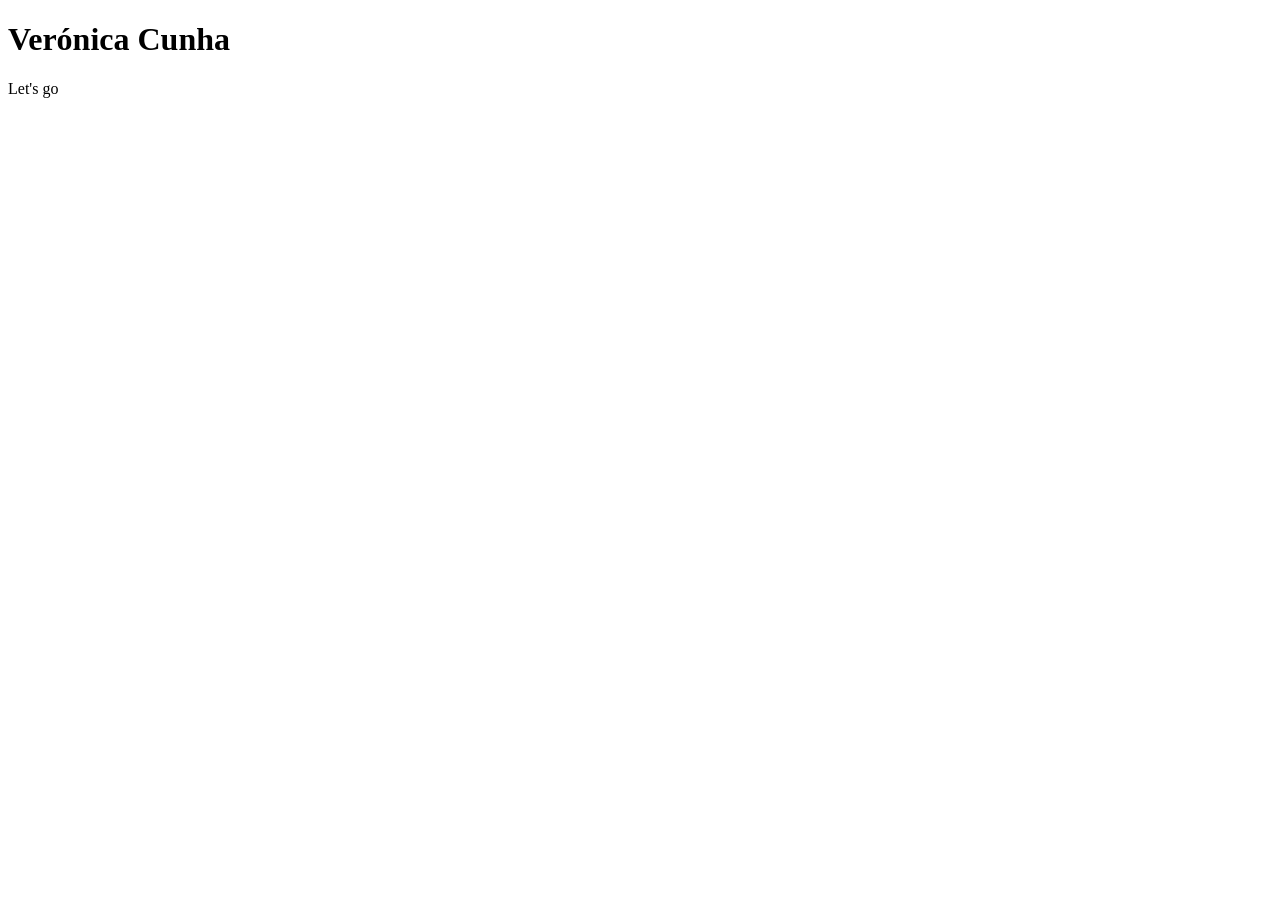
==== index.html @ e7c908c1 "Update index.html" ====
<!DOCTYPE html>
<html>

<!-- Richard Davies, Data Science -->

<!-- CODING LESSON NUMBER 1 -->
<!-- Commenting your code is vital, vital, vital -->

<!-- This is how you add comments to HTML -->

<!-- You can also include
multi - line comments
if you find that useful -->

<!-- To turn text into a comment, use the=is short-cut: CTRL & the "/" key (command + "/" on Mac)-->


<!-- HOW HTML WORKS - THE BASICS -->
<!-- HTML files have two fundamental parts. (1) The head, (2) The body -->

<!-- The head contains things that you do not see on the page -->

<head>
    <title>Page Title</title>
</head>

<!-- The body contains thigs you see -->
<!-- Most elements both open and close, with the content in the middle -->
<!-- Indenting is optional, but helps with readability -->
<body>
    <h1>Verónica Cunha</h1>
    <p>Let's go</p>
</body>
</html>
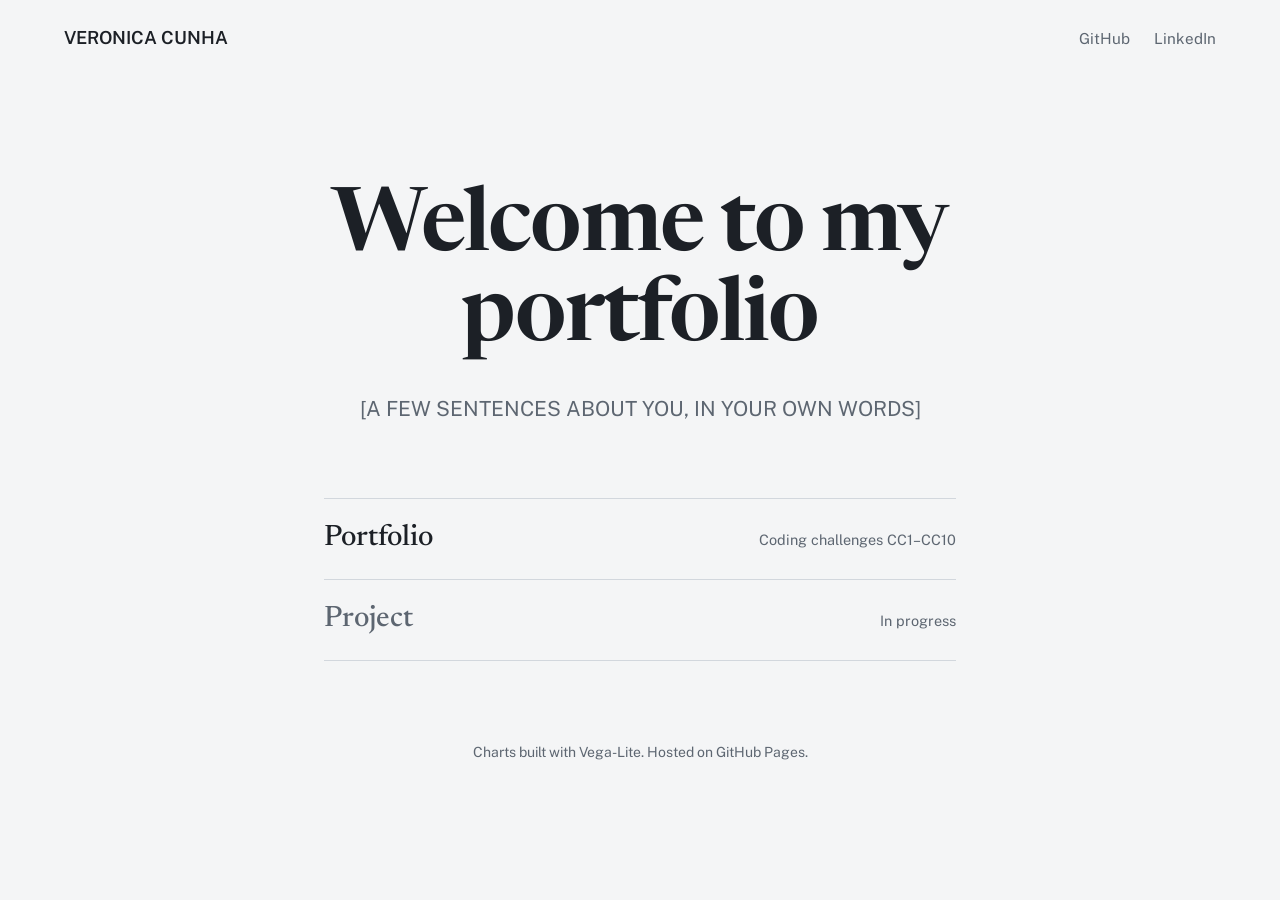
==== commit ea9bb0a0: "Update index.html" ====
--- a/index.html
+++ b/index.html
@@ -1,5 +1,5 @@
 <!DOCTYPE html>
-<html>
+<html lang = "en">
 
 <!-- Richard Davies, Data Science -->
 
@@ -21,14 +21,206 @@
 <!-- The head contains things that you do not see on the page -->
 
 <head>
-    <title>Page Title</title>
-</head>
+    <meta charset="utf-8">
+    <meta name="viewport" content="width=device-width, initial-scale=1">
+    <title>Veronica Cunha  |  Data Viz Portfolio </title>
+
+<link rel="preconnect" href="https://fonts.googleapis.com">
+<link rel="preconnect" href="https://fonts.gstatic.com" crossorigin>
+<link href="https://fonts.googleapis.com/css2?family=Newsreader:opsz,wght@6..72,500;6..72,600&family=Public+Sans:wght@400;600&display=swap" rel="stylesheet">
+    
+<style>
+    
+    /* ---------- Colours and fonts: change these to restyle the whole page ---------- */
+    :root {
+      color-scheme: light;
+      --paper: #f4f5f6;
+      --ink: #1c2026;
+      --muted: #5d6671;
+      --rule: #d2d7dd;
+      --accent: #24527a;
+      --serif: "Newsreader", Georgia, "Times New Roman", serif;
+      --sans: "Public Sans", system-ui, -apple-system, "Segoe UI", Roboto, Arial, sans-serif;
+    }
+    @media (prefers-color-scheme: dark) {
+      :root {
+        color-scheme: dark;
+        --paper: #15181c;
+        --ink: #e6e8eb;
+        --muted: #9aa3ad;
+        --rule: #30363d;
+        --accent: #8cb6dc;
+      }
+    }
+
+    * { box-sizing: border-box; }
+    body {
+      margin: 0;
+      background: var(--paper);
+      color: var(--ink);
+      font-family: var(--sans);
+      font-size: 1.0625rem;
+      line-height: 1.6;
+    }
+    a { color: inherit; }
+    a:focus-visible {
+      outline: 2px solid var(--accent);
+      outline-offset: 4px;
+      border-radius: 2px;
+    }
+
+/* ---------- Top bar: name on the left, profile links on the right ---------- */
+    .site-header {
+      display: flex;
+      justify-content: space-between;
+      align-items: baseline;
+      flex-wrap: wrap;
+      gap: 0.5rem 1.5rem;
+      padding: 1.5rem clamp(1.25rem, 5vw, 4rem);
+    }
+    .site-name {
+      font-weight: 600;
+      font-size: 1.125rem;
+      text-decoration: none;
+    }
+    .site-links { display: flex; gap: 1.5rem; font-size: 0.95rem; }
+    .site-links a { color: var(--muted); text-decoration: none; }
+    .site-links a:hover {
+      color: var(--ink);
+      text-decoration: underline;
+      text-underline-offset: 4px;
+    }
+
+/* ------- Footer ------------ */
+
+    .site-footer {
+  text-align: center;
+  color: var(--muted);
+  font-size: 0.875rem;
+  padding: 5rem 1.25rem 2.5rem;
+}
+@media (max-width: 30rem) {
+  .page-row { flex-direction: column; gap: 0.2rem; }
+}
+@media (prefers-reduced-motion: reduce) {
+  .page-title { transition: none; }
+}
+    
+/* ---------- Welcome: the one big moment on the page ---------- */
+    .hero {
+      max-width: 48rem;
+      margin: 0 auto;
+      padding: clamp(3rem, 12vh, 7.5rem) 1.25rem clamp(2.5rem, 8vh, 4.5rem);
+      text-align: center;
+    }
+    .hero h1 {
+      font-family: var(--serif);
+      font-weight: 600;
+      font-size: clamp(2.75rem, 1.9rem + 4.6vw, 5.5rem);
+      line-height: 1.02;
+      letter-spacing: -0.02em;
+      margin: 0 0 1.75rem;
+    }
+    .hero p {
+      max-width: 37rem;
+      margin: 0 auto;
+      color: var(--muted);
+      font-size: clamp(1.125rem, 1rem + 0.4vw, 1.3rem);
+      line-height: 1.6;
+    }
+
+    /* ---------- Ruled list of pages ---------- */
+    .pages {
+      max-width: 42rem;
+      margin: 0 auto;
+      padding: 0 1.25rem;
+    }
+    .pages ul {
+      list-style: none;
+      margin: 0;
+      padding: 0;
+      border-bottom: 1px solid var(--rule);
+    }
+    .pages li { border-top: 1px solid var(--rule); }
+    .page-row {
+      display: flex;
+      justify-content: space-between;
+      align-items: baseline;
+      gap: 1rem;
+      padding: 1.4rem 0;
+      text-decoration: none;
+    }
+    .page-title {
+      font-family: var(--serif);
+      font-weight: 500;
+      font-size: clamp(1.4rem, 1.2rem + 0.8vw, 1.85rem);
+      line-height: 1.2;
+      /* underline that draws in from the left on hover */
+      background-image: linear-gradient(currentColor, currentColor);
+      background-repeat: no-repeat;
+      background-position: 0 100%;
+      background-size: 0% 1px;
+      transition: background-size 0.35s ease;
+    }
+    a.page-row:hover .page-title,
+    a.page-row:focus-visible .page-title { background-size: 100% 1px; }
+    .page-note {
+      color: var(--muted);
+      font-size: 0.9rem;
+      white-space: nowrap;
+    }
+    .page-row.is-pending .page-title { color: var(--muted); }
+  </style>
+    </head>
 
 <!-- The body contains thigs you see -->
 <!-- Most elements both open and close, with the content in the middle -->
 <!-- Indenting is optional, but helps with readability -->
+
 <body>
-    <h1>Verónica Cunha</h1>
-    <p>Let's go</p>
+
+<header class="site-header">
+    <a class="site-name" href="index.html">VERONICA CUNHA</a>
+    <nav class="site-links" aria-label="Profiles">
+      <a href="https://github.com/vsccunha" target="_blank" rel="noopener">GitHub</a>
+      <a href="https://www.linkedin.com/in/veronicasccunha/" target="_blank" rel="noopener">LinkedIn</a>
+    </nav>
+  </header>
+
+<main>
+    <section class="hero">
+      <h1>Welcome to my portfolio</h1>
+      <!-- Write this yourself: a few sentences on who you are,
+           what you study, and what visitors will find here. -->
+      <p>[A FEW SENTENCES ABOUT YOU, IN YOUR OWN WORDS]</p>
+    </section>
+
+    <nav class="pages" aria-label="Pages on this site">
+      <ul>
+        <li>
+          <a class="page-row" href="portfolio.html">
+            <span class="page-title">Portfolio</span>
+            <span class="page-note">Coding challenges CC1–CC10</span>
+          </a>
+        </li>
+        <li>
+          <!-- When project.html exists, replace this <div> with:
+               <a class="page-row" href="project.html">
+                 <span class="page-title">Project</span>
+                 <span class="page-note">YOUR PROJECT TITLE</span>
+               </a>  -->
+          <div class="page-row is-pending">
+            <span class="page-title">Project</span>
+            <span class="page-note">In progress</span>
+          </div>
+        </li>
+        <!-- Add more pages by copying one <li> block -->
+      </ul>
+    </nav>
+  </main>
+<footer class="site-footer">
+    Charts built with Vega-Lite. Hosted on GitHub Pages.
+  </footer>
+  
 </body>
 </html>
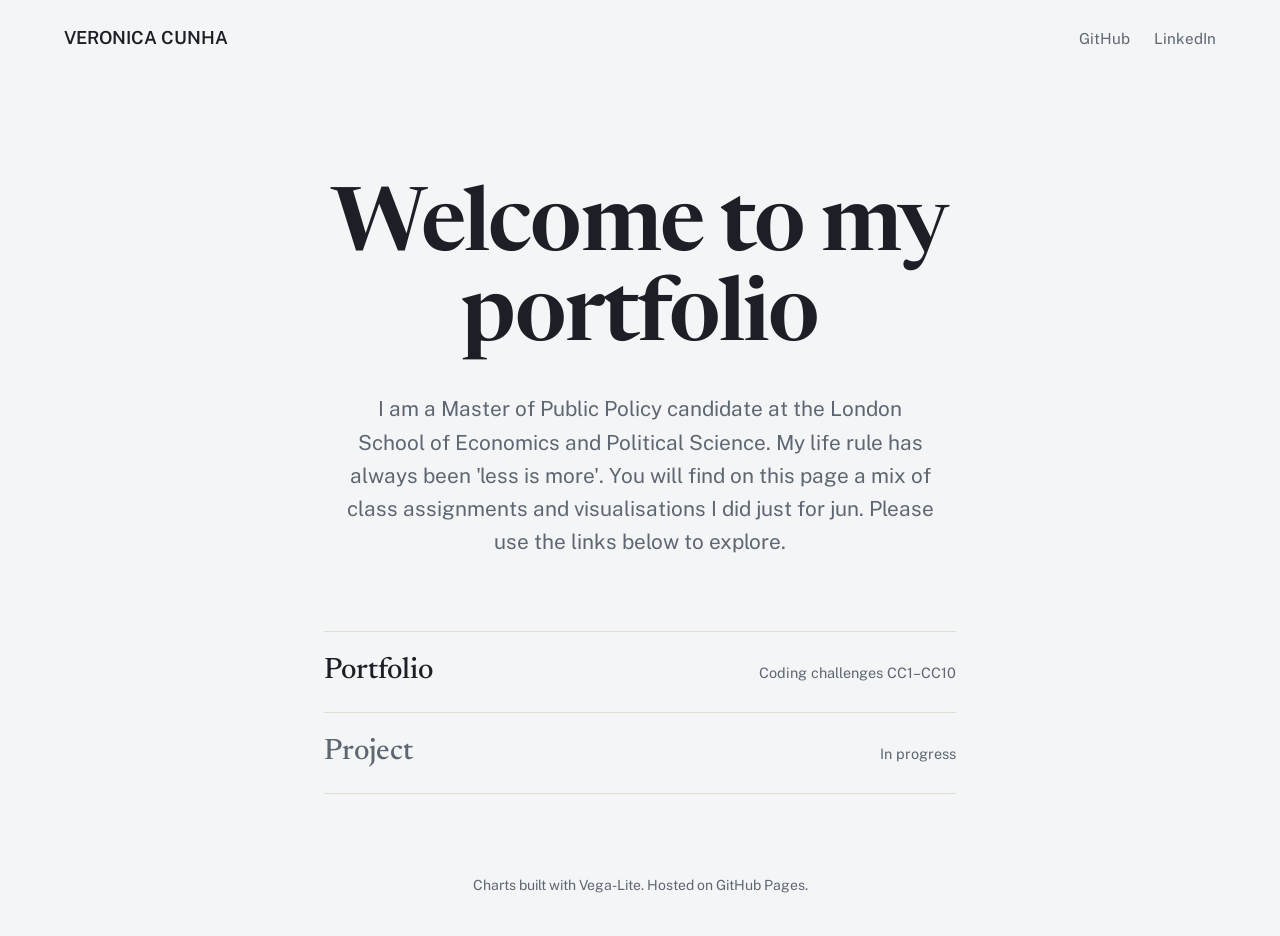
==== commit 691819a7: "Revise portfolio introduction and comments Updated content in the portfolio introduction section." ====
--- a/index.html
+++ b/index.html
@@ -37,7 +37,7 @@
       --paper: #f4f5f6;
       --ink: #1c2026;
       --muted: #5d6671;
-      --rule: #d2d7dd;
+      --rule: #e0ddd3;
       --accent: #24527a;
       --serif: "Newsreader", Georgia, "Times New Roman", serif;
       --sans: "Public Sans", system-ui, -apple-system, "Segoe UI", Roboto, Arial, sans-serif;
@@ -192,7 +192,7 @@
       <h1>Welcome to my portfolio</h1>
       <!-- Write this yourself: a few sentences on who you are,
            what you study, and what visitors will find here. -->
-      <p>[A FEW SENTENCES ABOUT YOU, IN YOUR OWN WORDS]</p>
+      <p>I am a Master of Public Policy candidate at the London School of Economics and Political Science. My life rule has always been 'less is more'. You will find on this page a mix of class assignments and visualisations I did just for jun. Please use the links below to explore.</p>
     </section>
 
     <nav class="pages" aria-label="Pages on this site">
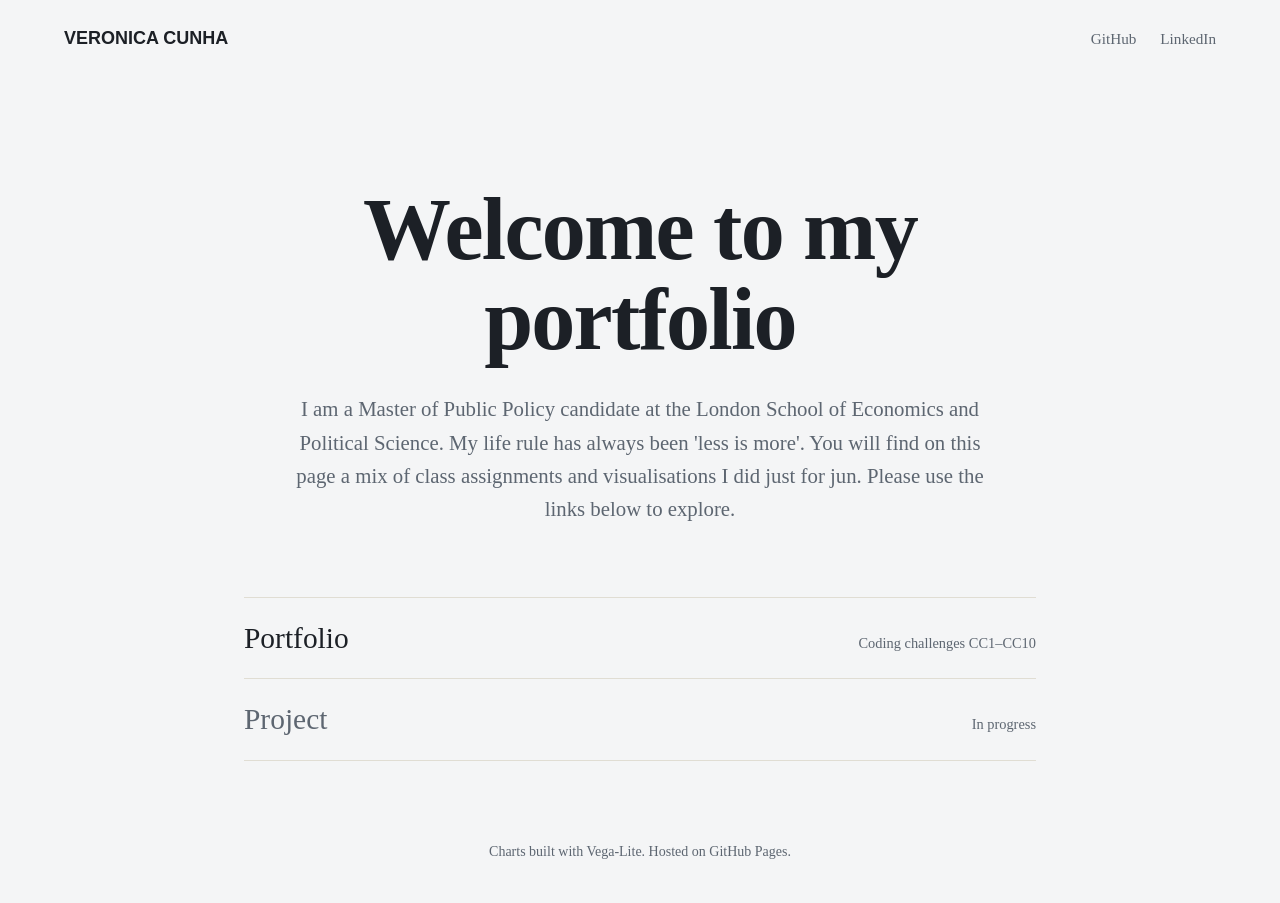
==== commit 983e6753: "Fix HTML encoding issues in index.html" ====
--- a/index.html
+++ b/index.html
@@ -39,8 +39,8 @@
       --muted: #5d6671;
       --rule: #e0ddd3;
       --accent: #24527a;
-      --serif: "Newsreader", Georgia, "Times New Roman", serif;
-      --sans: "Public Sans", system-ui, -apple-system, "Segoe UI", Roboto, Arial, sans-serif;
+      --serif: Georgia, "Times New Roman", serif;
+      --name: "Lucida Sans", "Lucida Sans Unicode", "Lucida Grande", sans-serif;;
     }
     @media (prefers-color-scheme: dark) {
       :root {
@@ -58,7 +58,7 @@
       margin: 0;
       background: var(--paper);
       color: var(--ink);
-      font-family: var(--sans);
+      font-family: var(--serif);
       font-size: 1.0625rem;
       line-height: 1.6;
     }
@@ -79,6 +79,7 @@
       padding: 1.5rem clamp(1.25rem, 5vw, 4rem);
     }
     .site-name {
+      font-family: var(--name);
       font-weight: 600;
       font-size: 1.125rem;
       text-decoration: none;
@@ -108,7 +109,7 @@
     
 /* ---------- Welcome: the one big moment on the page ---------- */
     .hero {
-      max-width: 48rem;
+      max-width: 56rem;
       margin: 0 auto;
       padding: clamp(3rem, 12vh, 7.5rem) 1.25rem clamp(2.5rem, 8vh, 4.5rem);
       text-align: center;
@@ -122,7 +123,7 @@
       margin: 0 0 1.75rem;
     }
     .hero p {
-      max-width: 37rem;
+      max-width: 44rem;
       margin: 0 auto;
       color: var(--muted);
       font-size: clamp(1.125rem, 1rem + 0.4vw, 1.3rem);
@@ -131,7 +132,7 @@
 
     /* ---------- Ruled list of pages ---------- */
     .pages {
-      max-width: 42rem;
+      max-width: 52rem;
       margin: 0 auto;
       padding: 0 1.25rem;
     }
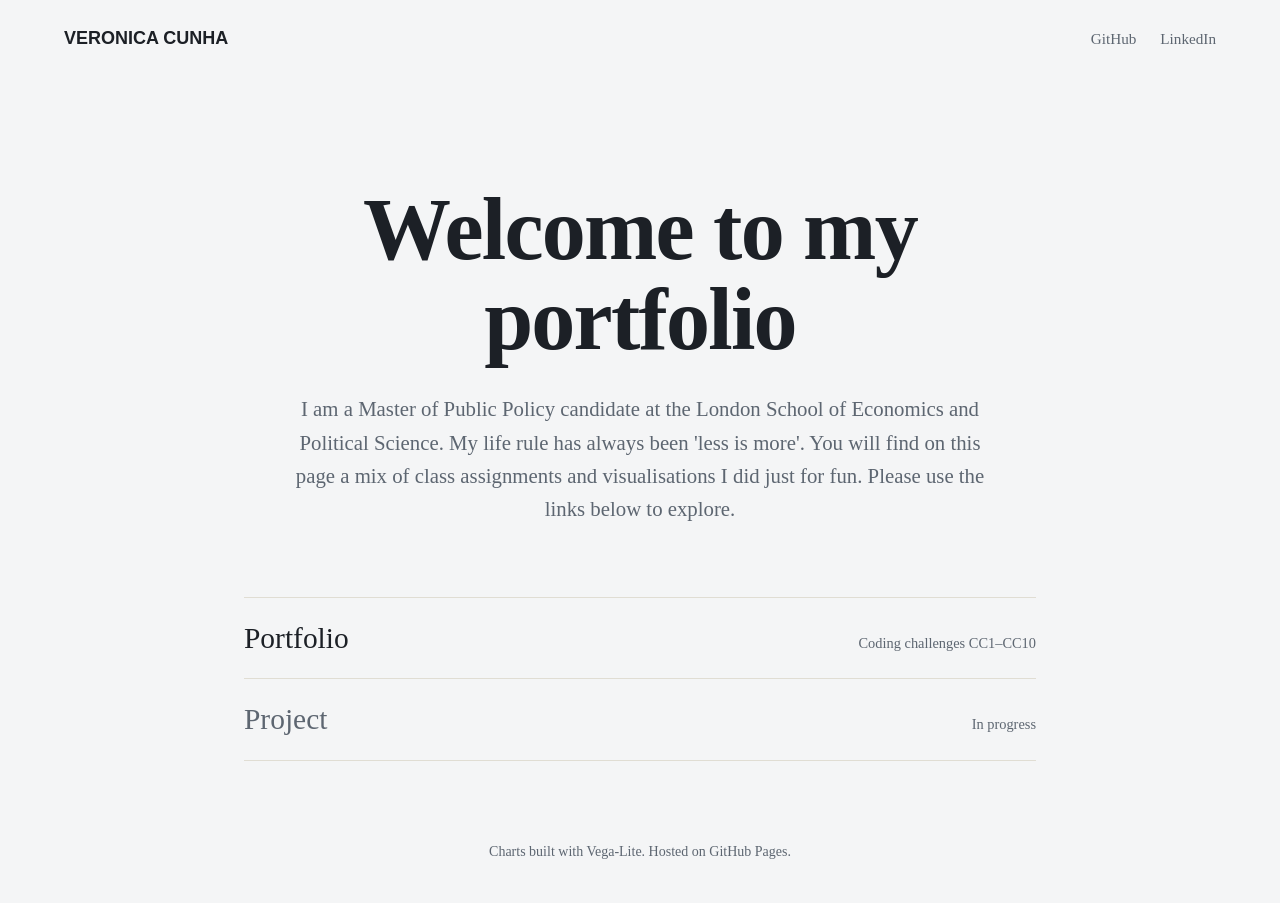
==== commit 0fdad68f: "Refactor index.html for improved structure and content Updated the HTML structure and content for be" ====
--- a/index.html
+++ b/index.html
@@ -193,7 +193,10 @@
       <h1>Welcome to my portfolio</h1>
       <!-- Write this yourself: a few sentences on who you are,
            what you study, and what visitors will find here. -->
-      <p>I am a Master of Public Policy candidate at the London School of Economics and Political Science. My life rule has always been 'less is more'. You will find on this page a mix of class assignments and visualisations I did just for jun. Please use the links below to explore.</p>
+      <p>I am a Master of Public Policy candidate at the London School of Economics and Political Science.
+          My life rule has always been 'less is more'.
+          You will find on this page a mix of class assignments and visualisations I did just for fun.
+          Please use the links below to explore.</p>
     </section>
 
     <nav class="pages" aria-label="Pages on this site">
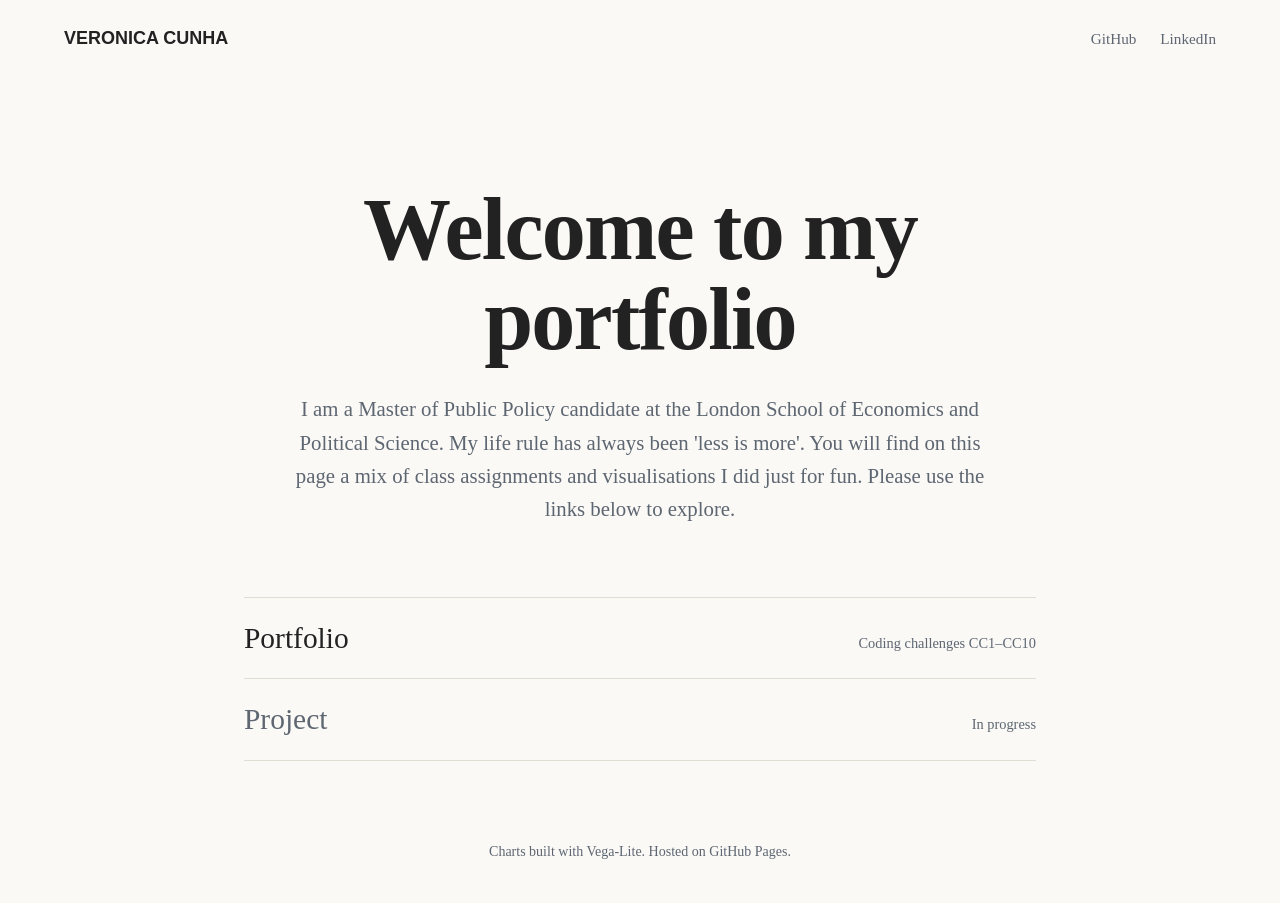
==== commit b978e78a: "Refactor index.html for improved structure and styling Updated HTML structure and styling for the po" ====
--- a/index.html
+++ b/index.html
@@ -34,8 +34,8 @@
     /* ---------- Colours and fonts: change these to restyle the whole page ---------- */
     :root {
       color-scheme: light;
-      --paper: #f4f5f6;
-      --ink: #1c2026;
+      --paper: #FAF9F6;
+      --ink: #222222;
       --muted: #5d6671;
       --rule: #e0ddd3;
       --accent: #24527a;
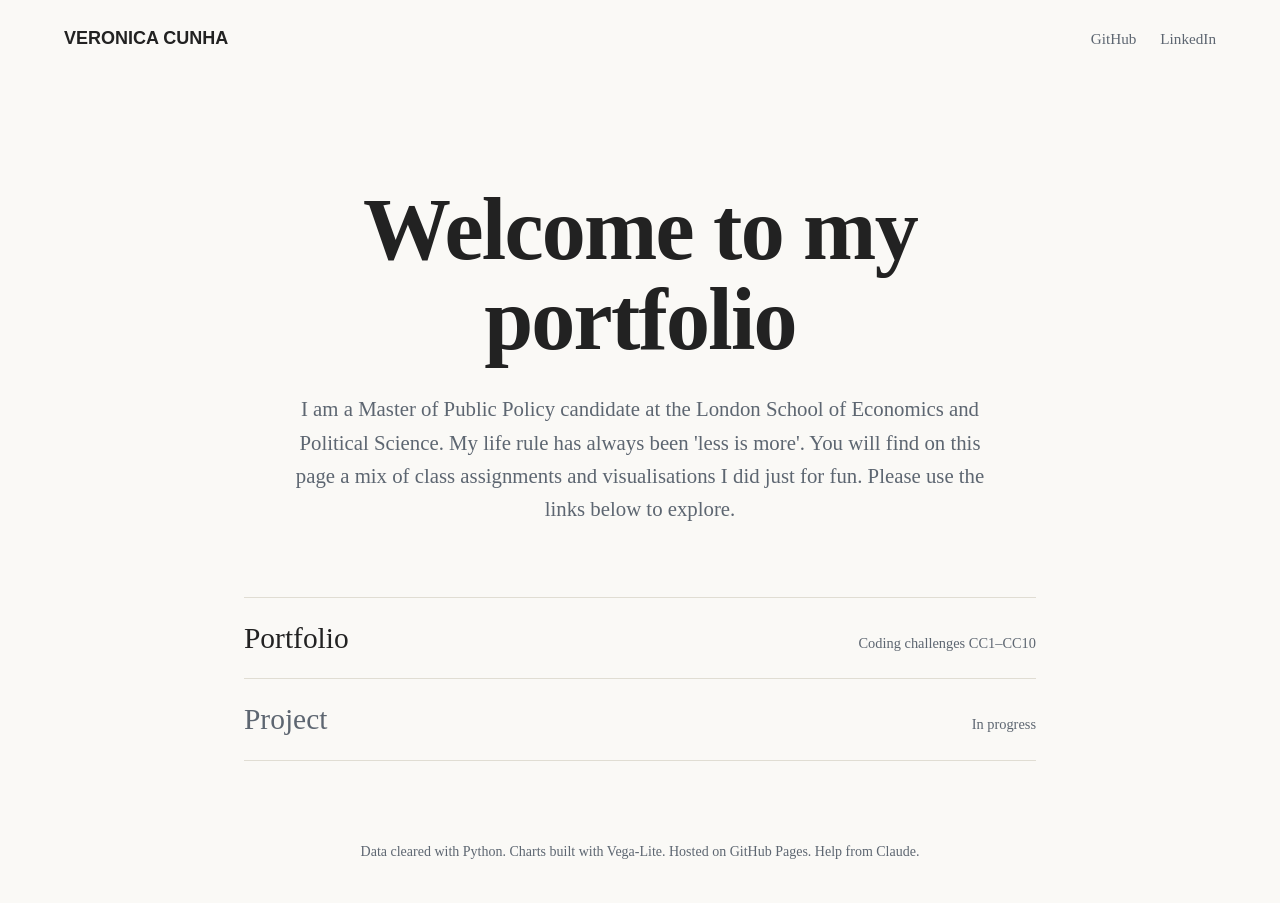
==== commit c2161458: "Modify footer content in index.html Updated footer content to reflect data processing and assistance" ====
--- a/index.html
+++ b/index.html
@@ -223,7 +223,7 @@
     </nav>
   </main>
 <footer class="site-footer">
-    Charts built with Vega-Lite. Hosted on GitHub Pages.
+    Data cleared with Python. Charts built with Vega-Lite. Hosted on GitHub Pages. Help from Claude.
   </footer>
   
 </body>
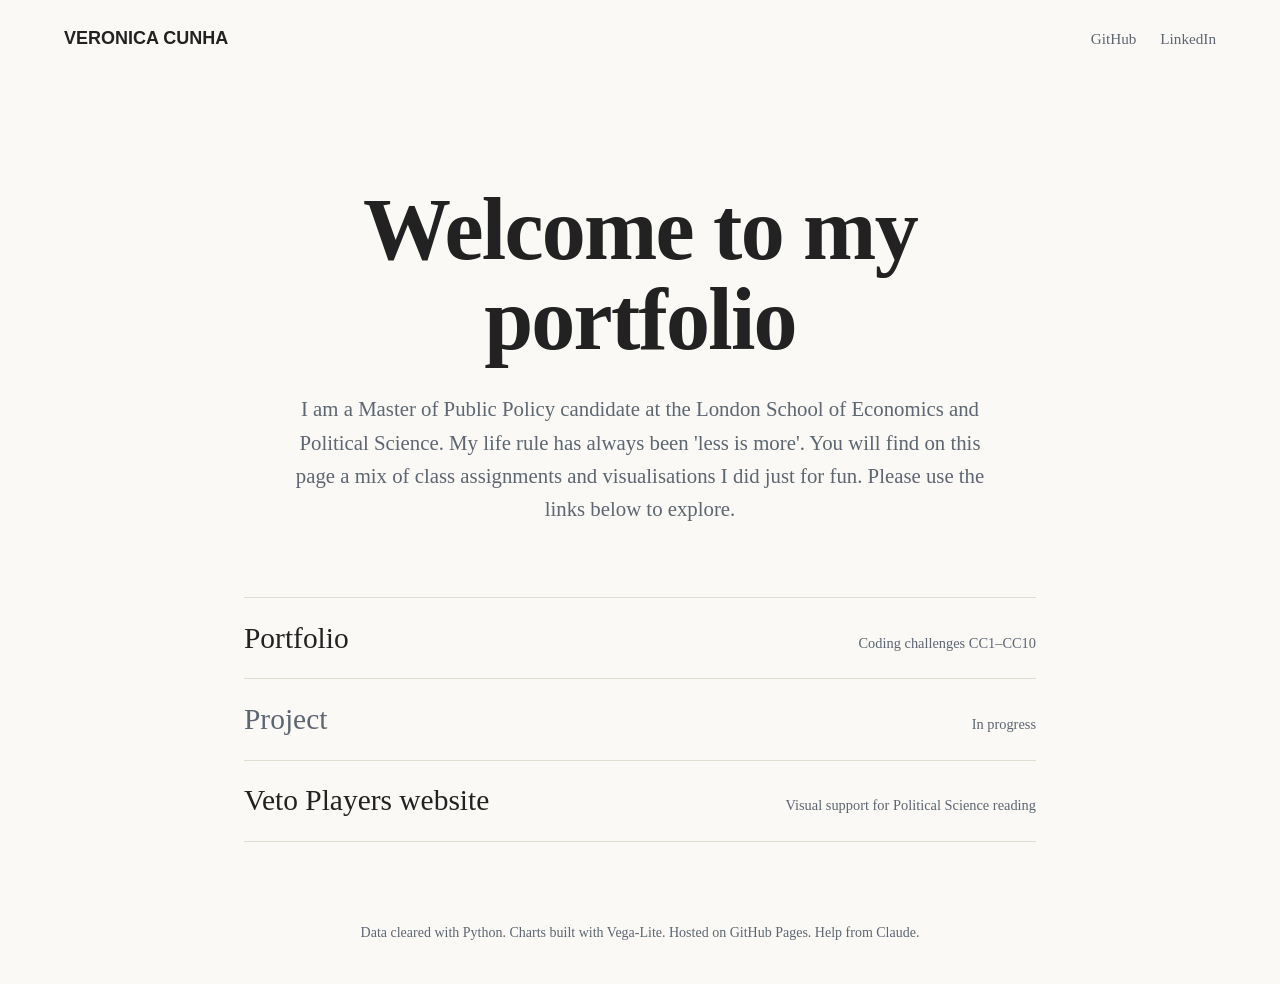
==== commit abb04958: "Reorganise folder, add data document, add veto players website in main website and update portfolio " ====
--- a/index.html
+++ b/index.html
@@ -218,6 +218,12 @@
             <span class="page-note">In progress</span>
           </div>
         </li>
+        <li>
+          <a class="page-row" href="401-veto-players-unanimity-core.html">
+            <span class="page-title">Veto Players website</span>
+            <span class="page-note">Visual support for Political Science reading</span>
+          </a>
+        </li>
         <!-- Add more pages by copying one <li> block -->
       </ul>
     </nav>
